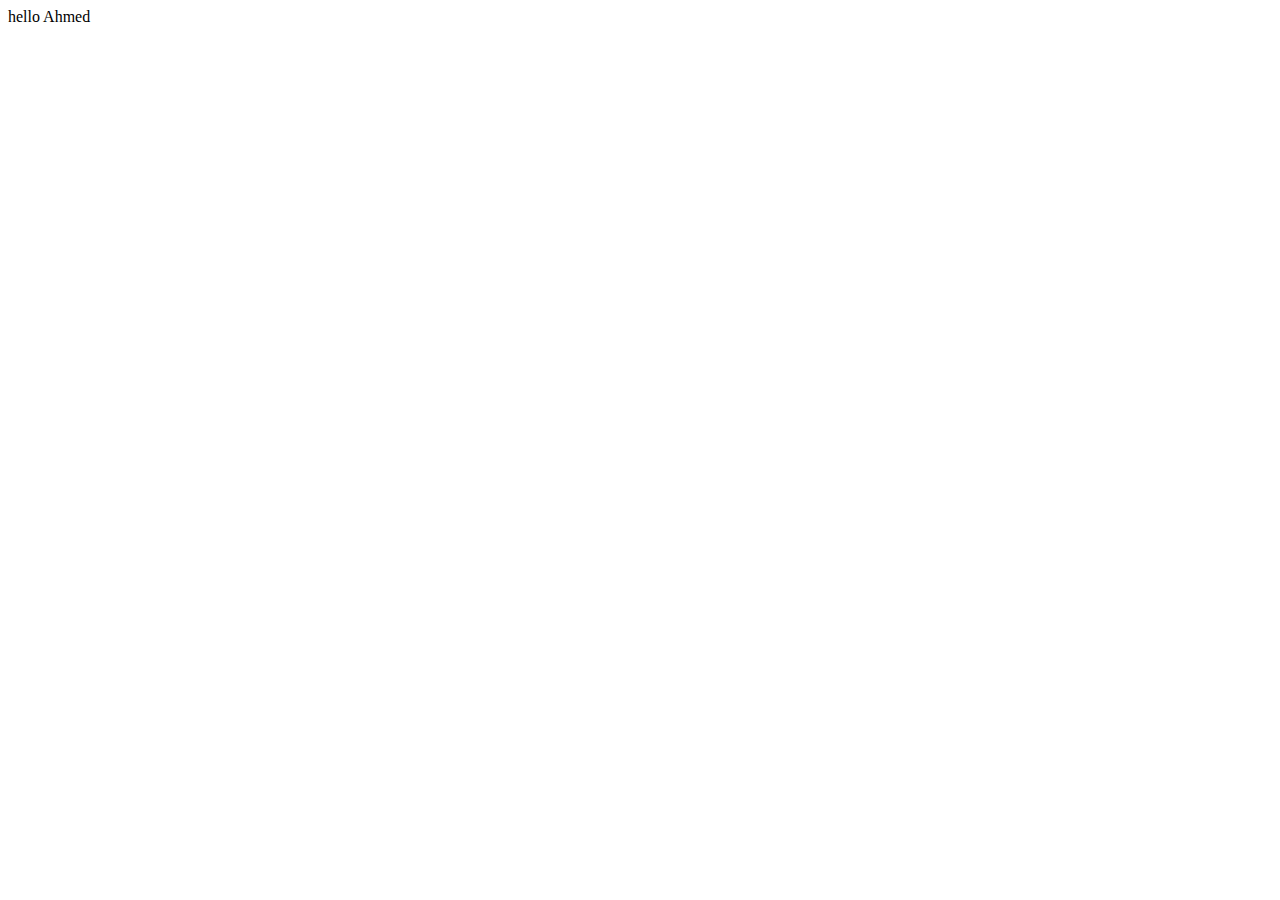
==== index.html @ 6f5293e8 "create html file" ====
<!DOCTYPE html>
<html lang="en">
<head>
  <meta charset="UTF-8">
  <meta name="viewport" content="width=device-width, initial-scale=1.0">
  <title>Document</title>
</head>
<body>
  hello Ahmed
</body>
</html>
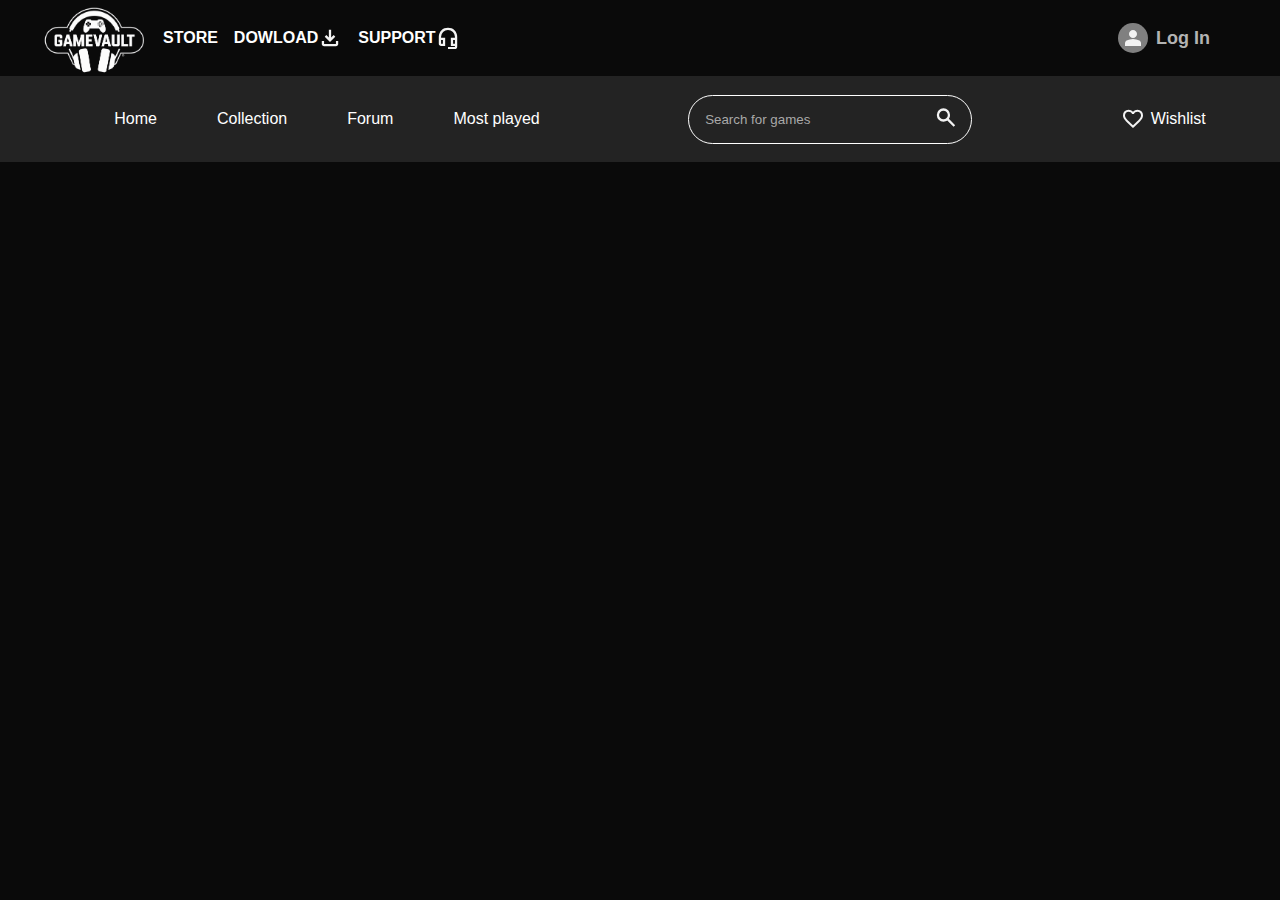
==== commit b3f790c0: "adding header & subheader" ====
--- a/index.html
+++ b/index.html
@@ -1,11 +1,53 @@
 <!DOCTYPE html>
 <html lang="en">
+
 <head>
-  <meta charset="UTF-8">
-  <meta name="viewport" content="width=device-width, initial-scale=1.0">
-  <title>Document</title>
+    <meta charset="UTF-8">
+    <meta name="viewport" content="width=device-width, initial-scale=1.0">
+    <title>GameVault_home</title>
+    <link rel="stylesheet" href="style.css">
+
 </head>
+
 <body>
-  hello Ahmed
+    <header>
+        <ul>
+            <a href=""><img src="images/logogm-removebg-preview.png" alt="logo" id="logo"></a>
+            <a href="">
+                <li>STORE</li>
+            </a>
+            <a href="" style="display: flex;">
+                <li>DOWLOAD</li> <img src="images/download_24dp_F3F3F3_FILL0_wght500_GRAD0_opsz24.svg" alt="">
+            </a>
+            <a href="" style="display: flex;">
+                <li>SUPPORT</li><img src="images/headset_mic_24dp_F3F3F3_FILL0_wght500_GRAD0_opsz24.svg" alt="">
+            </a>
+        </ul>
+        <button><img src="images/person_24dp_F3F3F3_FILL1_wght400_GRAD0_opsz24.svg" alt="">Log In</button>
+    </header>
+
+    <div class="sub-header">
+        <ul>
+            <a href="">
+                <li>Home</li>
+            </a>
+            <a href="">
+                <li>Collection</li>
+            </a>
+            <a href="">
+                <li>Forum</li>
+            </a>
+            <a href="">
+                <li>Most played</li>
+            </a>
+        </ul>
+        <div style="position: relative;">
+            <button id="search"><img src="images/search_24dp_F3F3F3_FILL0_wght500_GRAD0_opsz24.svg"></button>
+            <input type="text" placeholder="Search for games">
+        </div>
+        <a href="" id="Wishlist"><img src="images/favorite_24dp_F3F3F3_FILL0_wght400_GRAD0_opsz24.svg" alt="">Wishlist</a>
+    </div>
+    <script src="script.js"></script>
 </body>
+
 </html>--- a/style.css
+++ b/style.css
@@ -0,0 +1,144 @@
+body {
+  margin: 0;
+  padding: 0;
+  font-family: "Helvetica Neue", Helvetica, Roboto, Arial, sans-serif;
+  font-weight: 400;
+  line-height: 1.5;
+  background-color: #0a0a0a;
+  color: white;
+}
+body header {
+  width: 95%;
+  display: flex;
+  justify-content: space-between;
+  align-items: center;
+  max-height: 76px;
+}
+body header ul {
+  display: flex;
+  justify-content: center;
+  align-items: center;
+  -moz-column-gap: 16px;
+       column-gap: 16px;
+}
+body header ul #logo {
+  height: 80px;
+}
+body header ul a {
+  color: white;
+  text-decoration: none;
+  font-weight: 600;
+}
+body header ul li {
+  list-style: none;
+}
+body header button {
+  background-color: transparent;
+  color: rgb(179, 179, 179);
+  border: none;
+  font-size: 18px;
+  font-weight: 600;
+  display: flex;
+  align-items: center;
+  justify-content: center;
+  -moz-column-gap: 8px;
+       column-gap: 8px;
+}
+body header button img {
+  border-radius: 50%;
+  background-color: gray;
+  padding: 3px;
+}
+body .sub-header {
+  min-height: 86px;
+  background-color: rgb(35, 35, 35);
+  width: 100%;
+  display: flex;
+  justify-content: space-around;
+  align-items: center;
+}
+body .sub-header ul {
+  height: 100%;
+  display: flex;
+  justify-content: center;
+  align-items: center;
+  -moz-column-gap: 60px;
+       column-gap: 60px;
+}
+body .sub-header ul a {
+  color: white;
+  text-decoration: none;
+  font-weight: 300;
+  position: relative;
+  display: flex;
+  justify-content: center;
+}
+body .sub-header ul a::after {
+  content: "";
+  background-color: white;
+  transition: 0.2s all ease-out;
+  width: 0%;
+  height: 2px;
+  position: absolute;
+  bottom: 0;
+  margin: auto;
+}
+body .sub-header ul a:hover::after {
+  width: 100%;
+}
+body .sub-header ul a:hover {
+  background-color: rgb(35, 35, 25);
+}
+body .sub-header ul li {
+  list-style: none;
+}
+body .sub-header input {
+  background-color: transparent;
+  border: none;
+  padding: 16px;
+  color: white;
+  border: 1px solid white;
+  border-radius: 200px;
+  width: 250px;
+}
+body .sub-header input::-moz-placeholder {
+  color: rgb(169, 169, 169);
+}
+body .sub-header input::placeholder {
+  color: rgb(169, 169, 169);
+}
+body .sub-header #search {
+  background-color: transparent;
+  border: none;
+  position: absolute;
+  cursor: pointer;
+  right: 8px;
+  top: 50%;
+  transform: translateY(-50%);
+}
+body .sub-header #Wishlist {
+  color: white;
+  text-decoration: none;
+  font-weight: 300;
+  position: relative;
+  display: flex;
+  justify-content: center;
+  -moz-column-gap: 6px;
+       column-gap: 6px;
+}
+body .sub-header #Wishlist::after {
+  content: "";
+  background-color: white;
+  transition: 0.2s all ease-out;
+  width: 0%;
+  height: 2px;
+  position: absolute;
+  bottom: 0;
+  margin: auto;
+}
+body .sub-header #Wishlist:hover::after {
+  width: 100%;
+}
+body .sub-header #Wishlist:hover {
+  background-color: rgb(35, 35, 25);
+}/*# sourceMappingURL=style.css.map */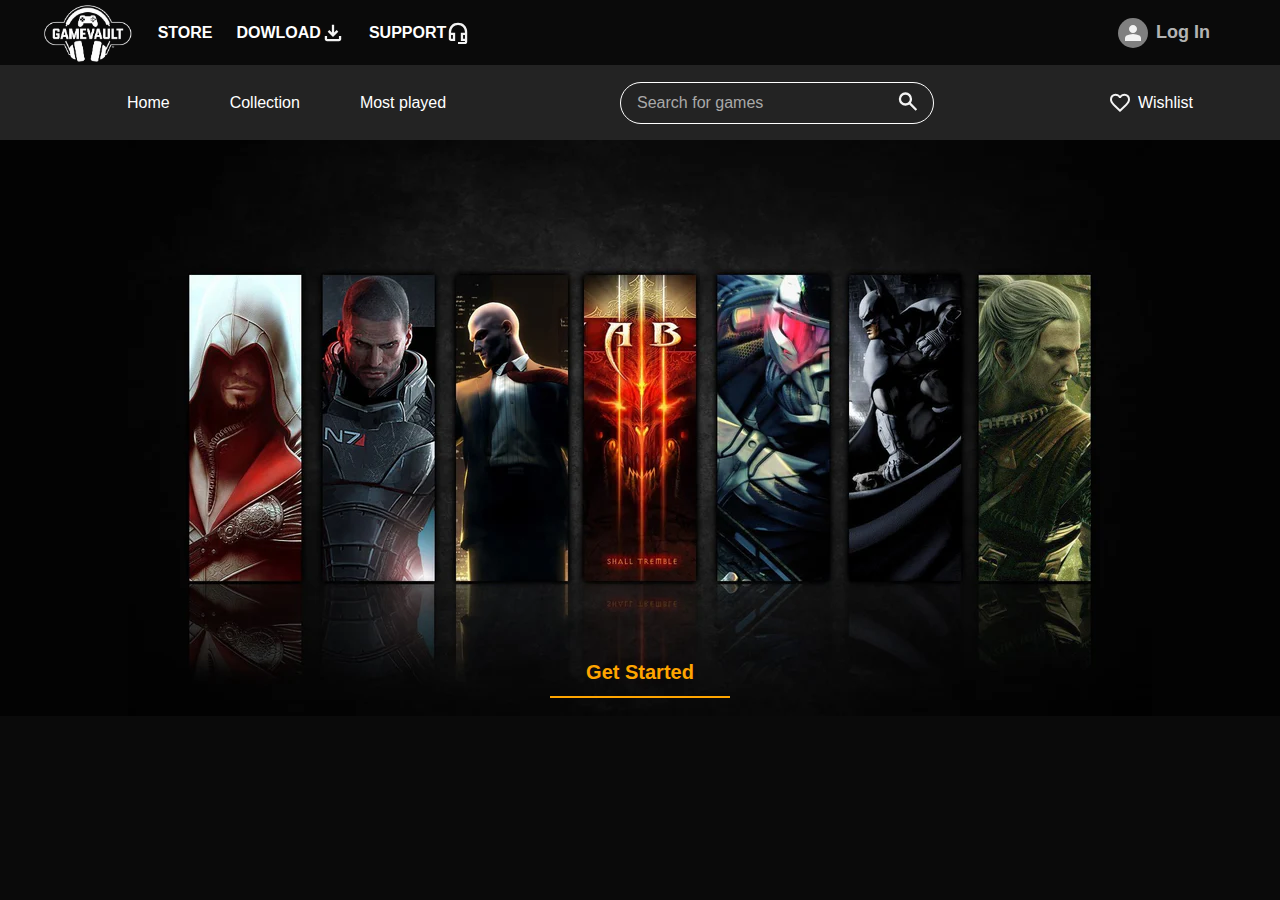
==== commit 956378ed: "adding the hero section in the landing page" ====
--- a/index.html
+++ b/index.html
@@ -35,18 +35,23 @@
                 <li>Collection</li>
             </a>
             <a href="">
-                <li>Forum</li>
-            </a>
-            <a href="">
                 <li>Most played</li>
             </a>
         </ul>
-        <div style="position: relative;">
+        <form style="position: relative;">
             <button id="search"><img src="images/search_24dp_F3F3F3_FILL0_wght500_GRAD0_opsz24.svg"></button>
             <input type="text" placeholder="Search for games">
-        </div>
+        </form>
         <a href="" id="Wishlist"><img src="images/favorite_24dp_F3F3F3_FILL0_wght400_GRAD0_opsz24.svg" alt="">Wishlist</a>
     </div>
+
+        <section >
+            <img src="images/landing.webp" alt="">
+            <button>Get Started</button>
+
+        </section>
+
+    
     <script src="script.js"></script>
 </body>
 
--- a/style.css
+++ b/style.css
@@ -12,22 +12,23 @@
   display: flex;
   justify-content: space-between;
   align-items: center;
-  max-height: 76px;
+  max-height: 65px;
 }
 body header ul {
   display: flex;
   justify-content: center;
   align-items: center;
-  -moz-column-gap: 16px;
-       column-gap: 16px;
+  -moz-column-gap: 24px;
+       column-gap: 24px;
 }
 body header ul #logo {
-  height: 80px;
+  height: 70px;
 }
 body header ul a {
   color: white;
   text-decoration: none;
   font-weight: 600;
+  height: 100%;
 }
 body header ul li {
   list-style: none;
@@ -43,6 +44,7 @@
   justify-content: center;
   -moz-column-gap: 8px;
        column-gap: 8px;
+  cursor: pointer;
 }
 body header button img {
   border-radius: 50%;
@@ -50,7 +52,7 @@
   padding: 3px;
 }
 body .sub-header {
-  min-height: 86px;
+  min-height: 75px;
   background-color: rgb(35, 35, 35);
   width: 100%;
   display: flex;
@@ -97,15 +99,23 @@
   border: none;
   padding: 16px;
   color: white;
+  font-size: 16px;
   border: 1px solid white;
   border-radius: 200px;
-  width: 250px;
+  width: 280px;
+  height: 8px;
+  outline: none;
 }
 body .sub-header input::-moz-placeholder {
   color: rgb(169, 169, 169);
+  font-size: 16px;
 }
 body .sub-header input::placeholder {
   color: rgb(169, 169, 169);
+  font-size: 16px;
+}
+body .sub-header input:hover {
+  background-color: rgb(52, 52, 52);
 }
 body .sub-header #search {
   background-color: transparent;
@@ -141,4 +151,50 @@
 }
 body .sub-header #Wishlist:hover {
   background-color: rgb(35, 35, 25);
+}
+
+section {
+  display: flex;
+  justify-content: center;
+  align-items: center;
+  background-color: #030303;
+  position: relative;
+  -webkit-user-select: none;
+     -moz-user-select: none;
+          user-select: none;
+}
+section button {
+  position: relative;
+  position: absolute;
+  width: 180px;
+  bottom: 18px;
+  padding: 12px;
+  background-color: transparent;
+  color: orange;
+  font-size: 20px;
+  font-weight: 800;
+  border: none;
+  border-bottom: 2px solid orange;
+  transition: 0.4s all ease-out;
+  cursor: pointer;
+}
+section button::before {
+  content: "";
+  width: 100%;
+  height: 0%;
+  left: 0;
+  background-color: orange;
+  transition: 0.5s all;
+  position: absolute;
+  bottom: 0;
+  border: none;
+}
+section button:hover {
+  color: white;
+  border-radius: 200px;
+}
+section button:hover::before {
+  border-radius: 200px;
+  height: 100%;
+  color: white;
 }/*# sourceMappingURL=style.css.map */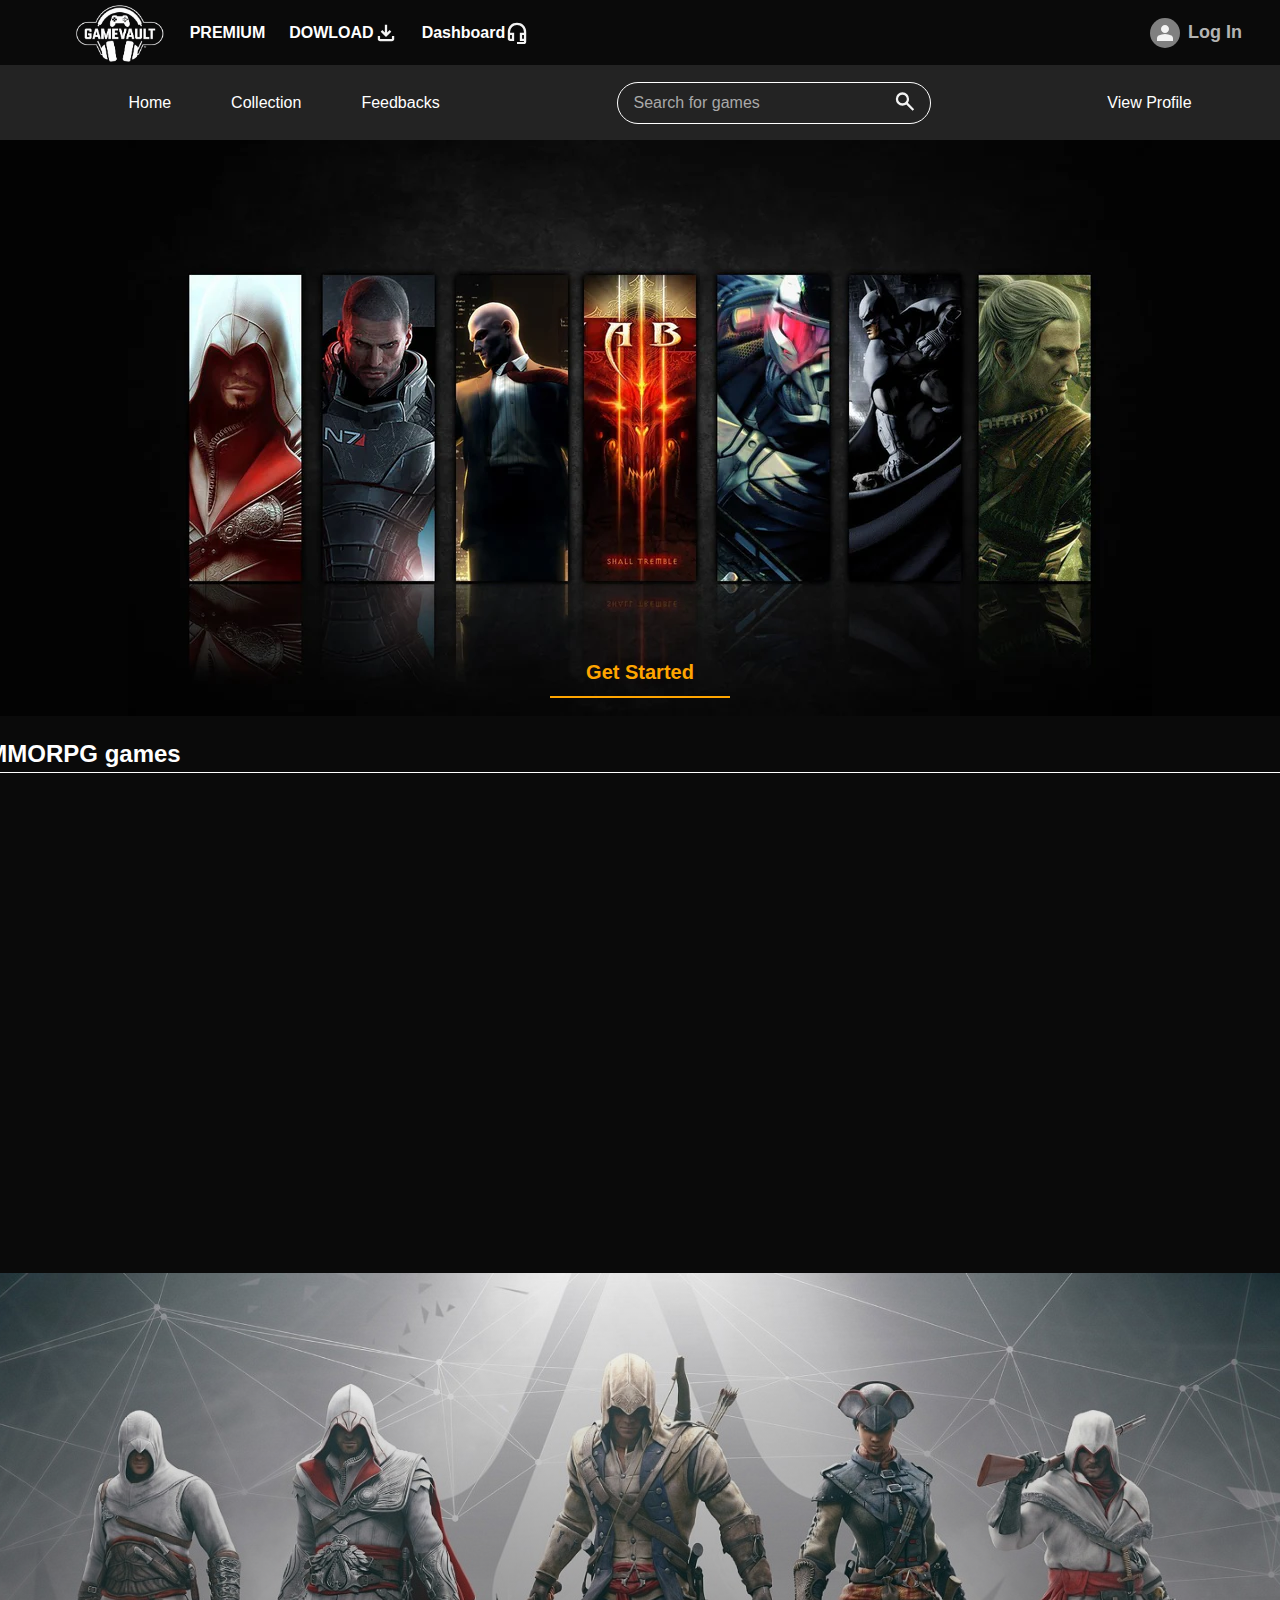
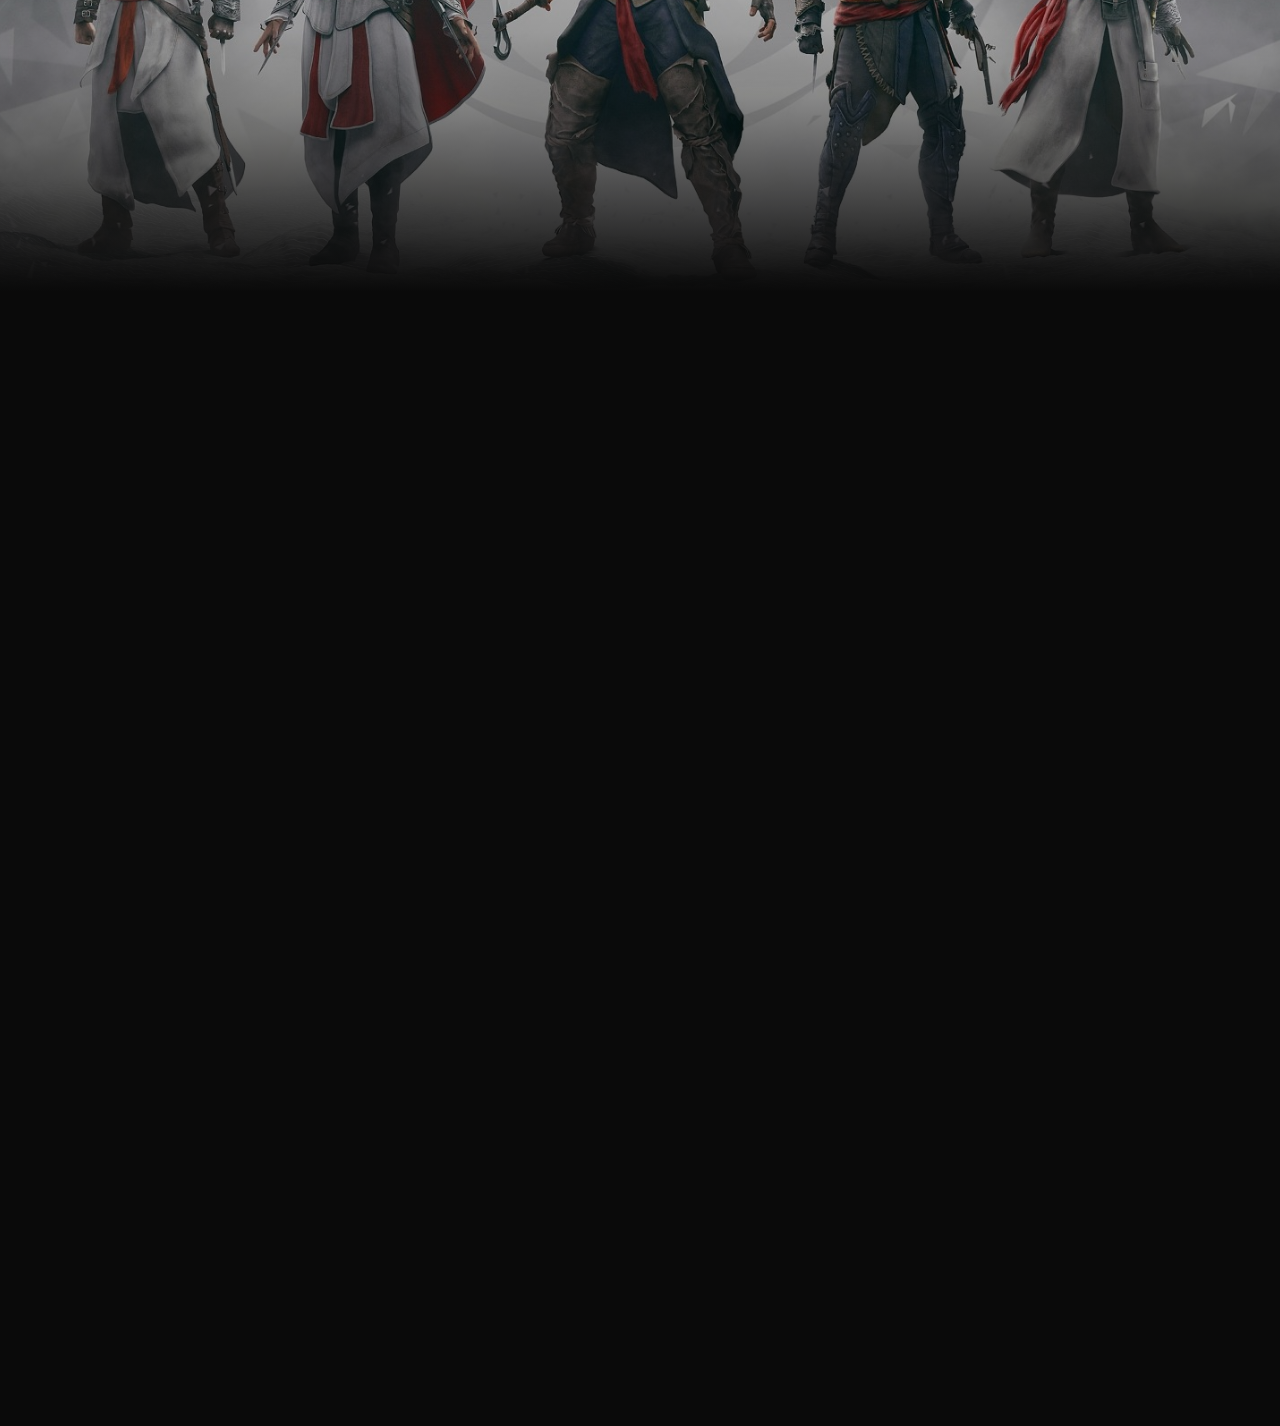
==== commit a58b216d: "adding the frontend of home page" ====
--- a/index.html
+++ b/index.html
@@ -10,17 +10,18 @@
 </head>
 
 <body>
+    <div class="fakeheader"></div>
     <header>
         <ul>
             <a href=""><img src="images/logogm-removebg-preview.png" alt="logo" id="logo"></a>
             <a href="">
-                <li>STORE</li>
+                <li>PREMIUM</li>
             </a>
             <a href="" style="display: flex;">
                 <li>DOWLOAD</li> <img src="images/download_24dp_F3F3F3_FILL0_wght500_GRAD0_opsz24.svg" alt="">
             </a>
             <a href="" style="display: flex;">
-                <li>SUPPORT</li><img src="images/headset_mic_24dp_F3F3F3_FILL0_wght500_GRAD0_opsz24.svg" alt="">
+                <li>Dashboard</li><img src="images/headset_mic_24dp_F3F3F3_FILL0_wght500_GRAD0_opsz24.svg" alt="">
             </a>
         </ul>
         <button><img src="images/person_24dp_F3F3F3_FILL1_wght400_GRAD0_opsz24.svg" alt="">Log In</button>
@@ -35,23 +36,185 @@
                 <li>Collection</li>
             </a>
             <a href="">
-                <li>Most played</li>
+                <li>Feedbacks</li>
             </a>
         </ul>
         <form style="position: relative;">
             <button id="search"><img src="images/search_24dp_F3F3F3_FILL0_wght500_GRAD0_opsz24.svg"></button>
             <input type="text" placeholder="Search for games">
         </form>
-        <a href="" id="Wishlist"><img src="images/favorite_24dp_F3F3F3_FILL0_wght400_GRAD0_opsz24.svg" alt="">Wishlist</a>
+        <a href="" id="Wishlist">View
+            Profile</a>
     </div>
 
-        <section >
-            <img src="images/landing.webp" alt="">
-            <button>Get Started</button>
-
-        </section>
-
-    
+    <section>
+        <img src="images/landing.webp" alt="">
+        <button>Get Started</button>
+    </section>
+
+    <main >
+        <h2 class="">MMO & MMORPG games</h2>
+        <div class="slider-mmo scroll">
+
+            <div class="image-container scroll">
+                <img src="images/leagueg.jpg" alt="">
+                <div class="overlay">
+                    <h3>League of legends</h3>
+                </div>
+            </div>
+
+            <div class="image-container scroll">
+                <img src="images/leagueg.jpg" alt="">
+                <div class="overlay">
+                </div>
+            </div>
+
+            <div class="image-container scroll">
+                <img src="images/leagueg.jpg" alt="">
+                <div class="overlay">
+                </div>
+            </div>
+
+            <div class="image-container scroll">
+                <img src="images/leagueg.jpg" alt="">
+                <div class="overlay">
+                </div>
+            </div>
+
+            <div class="image-container scroll">
+                <img src="images/leagueg.jpg" alt="">
+                <div class="overlay">
+                </div>
+            </div>
+            <div class="image-container scroll">
+                <img src="images/leagueg.jpg" alt="">
+                <div class="overlay">
+                </div>
+            </div>
+            <div class="image-container scroll">
+                <img src="images/leagueg.jpg" alt="">
+                <div class="overlay">
+                </div>
+            </div>
+        </div>
+
+        <div class="space ">
+            <!-- <h1>Assassin creed seies</h1> -->
+            <img src="images/assassincrd.jpg" id="background">
+            <div class="small-slider">
+                <div class="ss-container scroll">
+                    <img src="images/origin.png" class="aside">
+                    <div class="overlay">
+                    </div>
+                </div>
+                <div class="ss-container scroll">
+                    <img src="images/valhalla.jpg" class="aside">
+                    <div class="overlay">
+                    </div>
+                </div>
+                <div class="ss-container scroll">
+                    <img src="images/odyssey.jpg" class="aside">
+                    <div class="overlay"></div>
+                </div>
+                <div class="ss-container scroll">
+                    <img src="images/syndicate.jpg" class="aside">
+                    <div class="overlay"></div>
+                </div>
+            </div>
+        </div>
+
+        <h2 class="scroll">FPS games</h2>
+        <div class="slider-mmo">
+
+            <div class="image-container scroll">
+                <img src="images/valorant-1640045685890.jpg" alt="">
+                <div class="overlay">
+                    <h3>Valorant</h3>
+                </div>
+            </div>
+
+            <div class="image-container scroll">
+                <img src="images/valorant-1640045685890.jpg" alt="">
+                <div class="overlay">
+                </div>
+            </div>
+
+            <div class="image-container scroll">
+                <img src="images/valorant-1640045685890.jpg" alt="">
+                <div class="overlay">
+                </div>
+            </div>
+
+            <div class="image-container scroll">
+                <img src="images/valorant-1640045685890.jpg" alt="">
+                <div class="overlay">
+                </div>
+            </div>
+
+            <div class="image-container scroll">
+                <img src="images/valorant-1640045685890.jpg" alt="">
+                <div class="overlay">
+                </div>
+            </div>
+            <div class="image-container scroll">
+                <img src="images/valorant-1640045685890.jpg" alt="">
+                <div class="overlay">
+                </div>
+            </div>
+            <div class="image-container scroll">
+                <img src="images/valorant-1640045685890.jpg" alt="">
+                <div class="overlay">
+                </div>
+            </div>
+        </div>
+
+        <h2 class="scroll">Battleground games</h2>
+        <div class="slider-mmo">
+
+            <div class="image-container scroll">
+                <img src="images/pubg-battlegrounds-17zb2.png" alt="">
+                <div class="overlay">
+                    <h3>PUBG Battleground</h3>
+                </div>
+            </div>
+
+            <div class="image-container scroll">
+                <img src="images/pubg-battlegrounds-17zb2.png" alt="">
+                <div class="overlay">
+                </div>
+            </div>
+
+            <div class="image-container scroll">
+                <img src="images/pubg-battlegrounds-17zb2.png" alt="">
+                <div class="overlay">
+                </div>
+            </div>
+
+            <div class="image-container scroll">
+                <img src="images/pubg-battlegrounds-17zb2.png" alt="">
+                <div class="overlay">
+                </div>
+            </div>
+
+            <div class="image-container scroll">
+                <img src="images/pubg-battlegrounds-17zb2.png" alt="">
+                <div class="overlay">
+                </div>
+            </div>
+            <div class="image-container scroll">
+                <img src="images/pubg-battlegrounds-17zb2.png" alt="">
+                <div class="overlay">
+                </div>
+            </div>
+            <div class="image-container scroll">
+                <img src="images/pubg-battlegrounds-17zb2.png" alt="">
+                <div class="overlay">
+                </div>
+            </div>
+        </div>
+    </main>
+
+
     <script src="script.js"></script>
 </body>
 
--- a/style.css
+++ b/style.css
@@ -6,6 +6,10 @@
   line-height: 1.5;
   background-color: #0a0a0a;
   color: white;
+  display: flex;
+  justify-content: center;
+  align-items: center;
+  flex-direction: column;
 }
 body header {
   width: 95%;
@@ -13,6 +17,7 @@
   justify-content: space-between;
   align-items: center;
   max-height: 65px;
+  background-color: #0a0a0a;
 }
 body header ul {
   display: flex;
@@ -162,6 +167,7 @@
   -webkit-user-select: none;
      -moz-user-select: none;
           user-select: none;
+  width: 100%;
 }
 section button {
   position: relative;
@@ -175,16 +181,17 @@
   font-weight: 800;
   border: none;
   border-bottom: 2px solid orange;
-  transition: 0.4s all ease-out;
-  cursor: pointer;
+  transition: 0.3s all ease-in-out;
+  cursor: pointer;
+  z-index: 1;
 }
 section button::before {
   content: "";
-  width: 100%;
   height: 0%;
+  width: 100%;
   left: 0;
-  background-color: orange;
-  transition: 0.5s all;
+  background-color: rgba(255, 166, 0, 0.071);
+  transition: 0.3s all ease-in-out;
   position: absolute;
   bottom: 0;
   border: none;
@@ -197,4 +204,148 @@
   border-radius: 200px;
   height: 100%;
   color: white;
+}
+
+main {
+  display: flex;
+  justify-content: center;
+  align-items: center;
+  flex-direction: column;
+}
+main h2 {
+  text-align: start;
+  width: 100%;
+  font-weight: 600;
+  border-bottom: 1px solid white;
+}
+main .image-container {
+  width: 200px;
+  height: 300px;
+  border-radius: 14px;
+  position: relative;
+  transition: 0.3s all;
+}
+main .image-container:hover {
+  transform: translateY(-12px);
+}
+main .image-container .overlay {
+  background-color: rgba(0, 0, 0, 0.8);
+  width: 100%;
+  height: 0%;
+  position: absolute;
+  bottom: 0;
+  left: 0;
+  z-index: 100;
+  transition: 0.3s all;
+  cursor: pointer;
+  text-align: center;
+}
+main .image-container:hover .overlay {
+  height: 100%;
+}
+main .image-container img {
+  width: 100%;
+  height: 100%;
+  border-radius: 14px;
+  z-index: -1;
+  cursor: pointer;
+}
+main .slider-mmo {
+  height: 400px;
+  width: 90%;
+  display: grid;
+  align-items: center;
+  grid-auto-flow: column;
+  grid-template-rows: 1fr;
+  grid-auto-columns: minmax(200px, 1fr);
+  gap: 14px;
+  overflow-x: auto;
+  overflow-y: visible;
+}
+main .slider-mmo::-webkit-scrollbar {
+  display: none;
+}
+
+.space {
+  width: 100%;
+  position: relative;
+  display: flex;
+  justify-content: center;
+  margin-top: 80px;
+  margin-bottom: 80px;
+}
+.space #background {
+  width: 90%;
+  border-radius: 10px;
+}
+.space::after {
+  content: "";
+  width: 100%;
+  height: 100%;
+  position: absolute;
+  background: linear-gradient(to top, #0a0a0a 14%, rgba(0, 0, 0, 0.3) 50%, transparent);
+  border-radius: 10px;
+  z-index: 200;
+  top: 0;
+  left: 50%;
+  transform: translateX(-50%);
+}
+.space .small-slider {
+  position: absolute;
+  bottom: 0;
+  z-index: 100000;
+  -moz-column-gap: 20px;
+       column-gap: 20px;
+  display: flex;
+}
+.space .aside {
+  border-radius: 8px;
+  height: 300px;
+}
+.space .ss-container {
+  width: 240px;
+  height: 300px;
+  border-radius: 14px;
+  position: relative;
+  transition: 0.3s all;
+}
+.space .ss-container:hover {
+  transform: translateY(-12px);
+}
+.space .ss-container .overlay {
+  background-color: rgba(0, 0, 0, 0.5);
+  width: 100%;
+  height: 0%;
+  position: absolute;
+  bottom: 0;
+  left: 0;
+  z-index: 100;
+  transition: 0.3s all;
+  cursor: pointer;
+  border-radius: 14px;
+}
+.space .ss-container:hover .overlay {
+  height: 100%;
+}
+.space .ss-container img {
+  width: 100%;
+  height: 100%;
+  border-radius: 14px;
+  z-index: -1;
+  cursor: pointer;
+}
+
+.scroll {
+  opacity: 0;
+  scale: 0.8;
+  transition: 0.8s all ease-out;
+  filter: blur(6px);
+  transform: translateY(20%);
+}
+
+.show {
+  opacity: 1;
+  scale: 1;
+  filter: blur(0);
+  transform: translateY(0%);
 }/*# sourceMappingURL=style.css.map */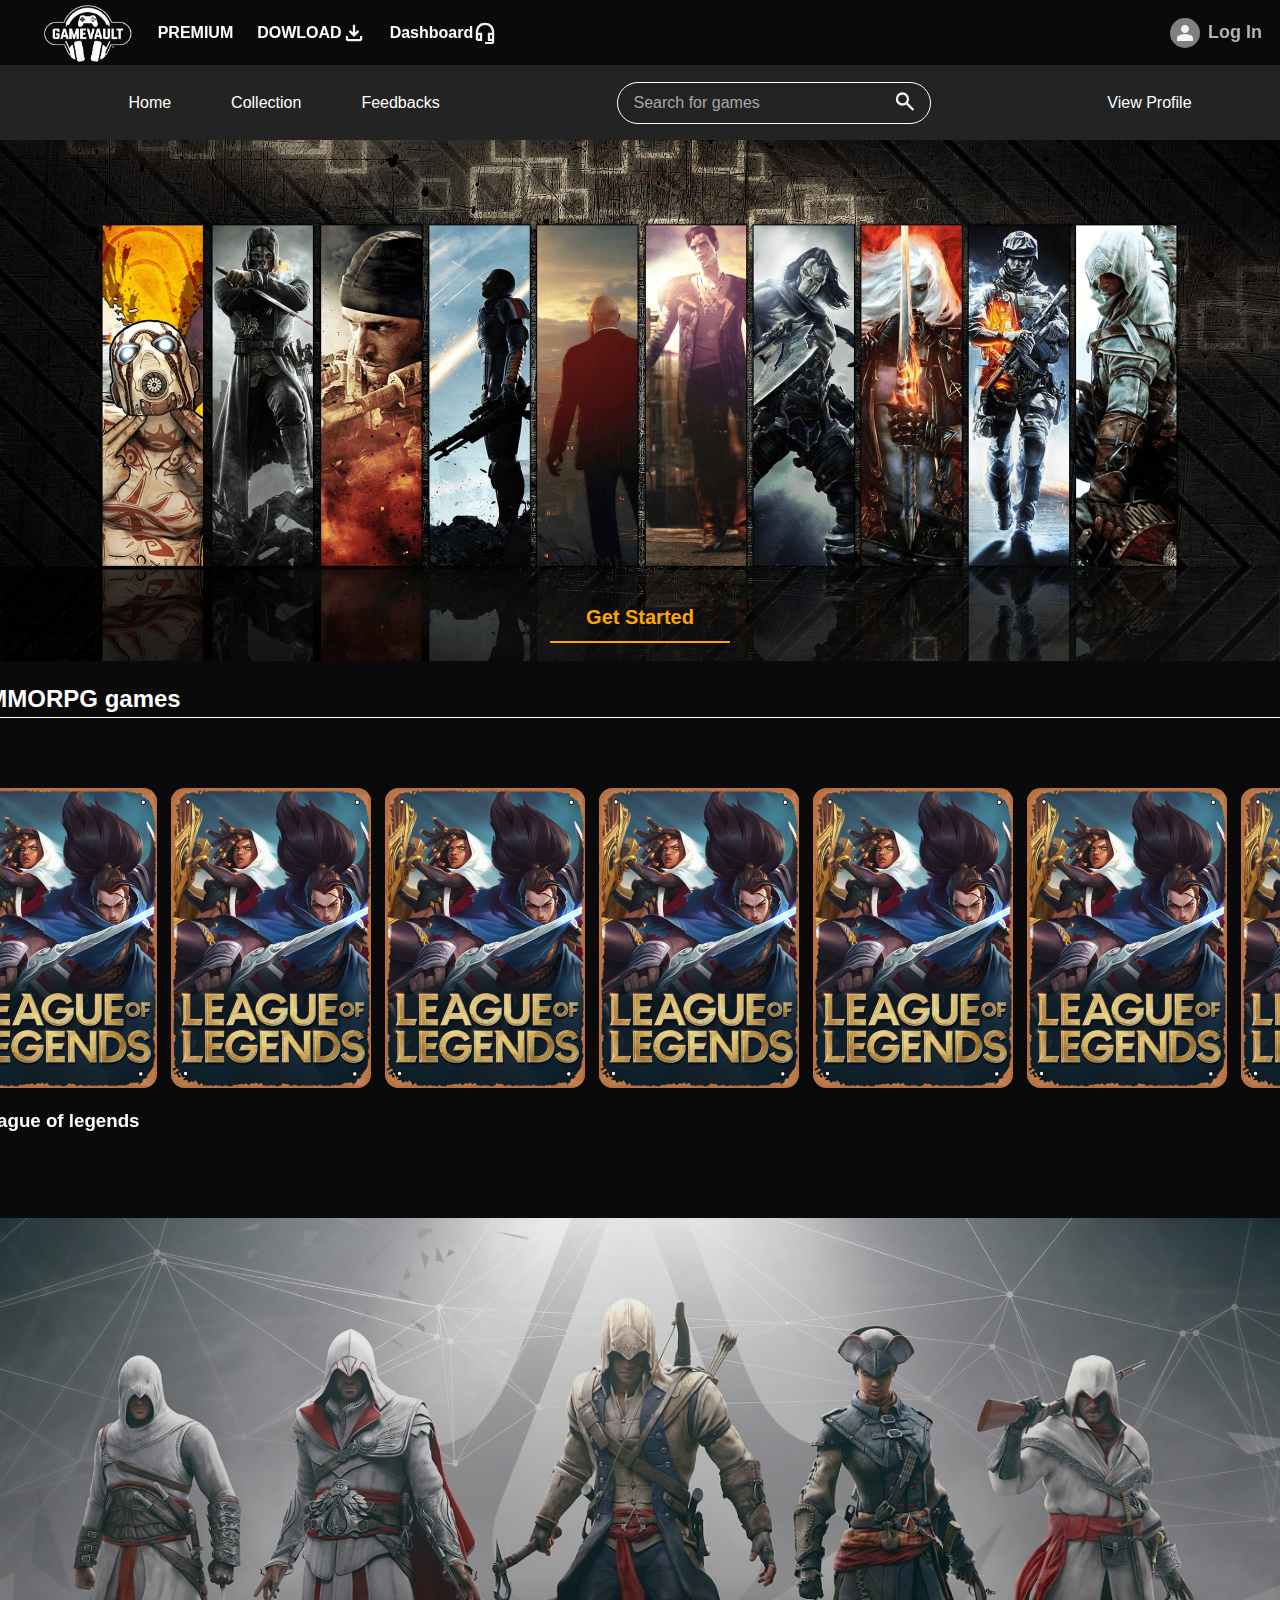
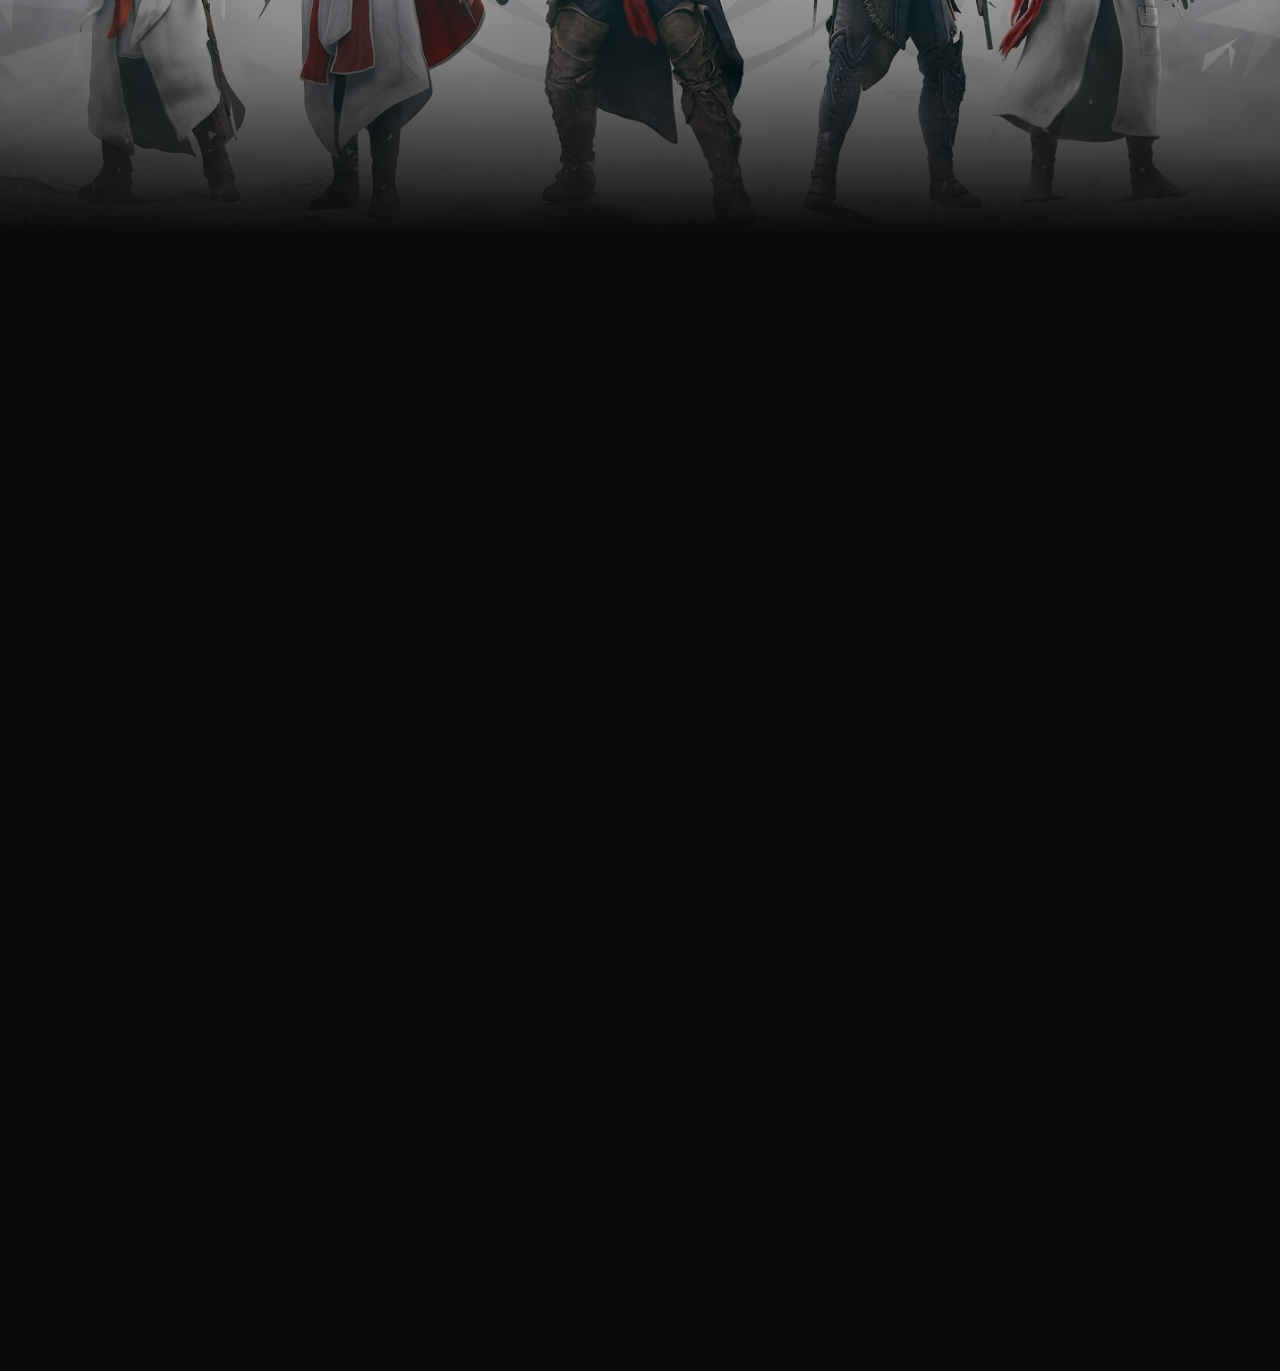
==== commit 8ce54bd5: "Game details frontend" ====
--- a/index.html
+++ b/index.html
@@ -10,92 +10,91 @@
 </head>
 
 <body>
-    <div class="fakeheader"></div>
-    <header>
-        <ul>
-            <a href=""><img src="images/logogm-removebg-preview.png" alt="logo" id="logo"></a>
-            <a href="">
-                <li>PREMIUM</li>
-            </a>
-            <a href="" style="display: flex;">
-                <li>DOWLOAD</li> <img src="images/download_24dp_F3F3F3_FILL0_wght500_GRAD0_opsz24.svg" alt="">
-            </a>
-            <a href="" style="display: flex;">
-                <li>Dashboard</li><img src="images/headset_mic_24dp_F3F3F3_FILL0_wght500_GRAD0_opsz24.svg" alt="">
-            </a>
-        </ul>
-        <button><img src="images/person_24dp_F3F3F3_FILL1_wght400_GRAD0_opsz24.svg" alt="">Log In</button>
-    </header>
-
-    <div class="sub-header">
-        <ul>
-            <a href="">
-                <li>Home</li>
-            </a>
-            <a href="">
-                <li>Collection</li>
-            </a>
-            <a href="">
-                <li>Feedbacks</li>
-            </a>
-        </ul>
-        <form style="position: relative;">
-            <button id="search"><img src="images/search_24dp_F3F3F3_FILL0_wght500_GRAD0_opsz24.svg"></button>
-            <input type="text" placeholder="Search for games">
-        </form>
-        <a href="" id="Wishlist">View
-            Profile</a>
-    </div>
+        <div class="fakeheader"></div>
+
+        
+            <header>
+                <ul>
+                    <a href=""><img src="images/logogm-removebg-preview.png" alt="logo" id="logo"></a>
+                    <a href=""><li>PREMIUM</li></a>
+                    <a href="" style="display: flex;"><li>DOWLOAD</li> <img src="images/download_24dp_F3F3F3_FILL0_wght500_GRAD0_opsz24.svg" alt=""></a>
+                    <a href="" style="display: flex;"><li>Dashboard</li><img src="images/headset_mic_24dp_F3F3F3_FILL0_wght500_GRAD0_opsz24.svg" alt=""></a>
+                </ul>
+                <button><img src="images/person_24dp_F3F3F3_FILL1_wght400_GRAD0_opsz24.svg" alt="">Log In</button>
+            </header>
+        
+            <div class="sub-header" id="header">
+                <ul>
+                    <a href=""><li>Home</li></a>
+                    <a href=""><li>Collection</li></a>
+                    <a href=""><li>Feedbacks</li></a>
+                </ul>
+                <form style="position: relative;">
+                    <button id="search"><img src="images/search_24dp_F3F3F3_FILL0_wght500_GRAD0_opsz24.svg"></button>
+                    <input type="text" placeholder="Search for games">
+                </form>
+                <a href="" id="Wishlist">View Profile</a>
+            </div>
+        
+        
 
     <section>
-        <img src="images/landing.webp" alt="">
+        <img src="images/pxfuel (2).jpg" alt="">
         <button>Get Started</button>
     </section>
 
-    <main >
+    <main>
+
         <h2 class="">MMO & MMORPG games</h2>
-        <div class="slider-mmo scroll">
-
-            <div class="image-container scroll">
-                <img src="images/leagueg.jpg" alt="">
-                <div class="overlay">
-                    <h3>League of legends</h3>
-                </div>
-            </div>
-
-            <div class="image-container scroll">
-                <img src="images/leagueg.jpg" alt="">
-                <div class="overlay">
-                </div>
-            </div>
-
-            <div class="image-container scroll">
-                <img src="images/leagueg.jpg" alt="">
-                <div class="overlay">
-                </div>
-            </div>
-
-            <div class="image-container scroll">
-                <img src="images/leagueg.jpg" alt="">
-                <div class="overlay">
-                </div>
-            </div>
-
-            <div class="image-container scroll">
-                <img src="images/leagueg.jpg" alt="">
-                <div class="overlay">
-                </div>
-            </div>
-            <div class="image-container scroll">
-                <img src="images/leagueg.jpg" alt="">
-                <div class="overlay">
-                </div>
-            </div>
-            <div class="image-container scroll">
-                <img src="images/leagueg.jpg" alt="">
-                <div class="overlay">
-                </div>
-            </div>
+        <div style="position: relative;width: 100%;display: flex;justify-content: flex-end;align-items: center;">
+            <button id="forward"><img src="images/arrow_forward_ios_24dp_F19E39_FILL0_wght700_GRAD200_opsz24.svg" alt=""></button>
+            <button id="backward"><img src="images/arrow_forward_ios_24dp_F19E39_FILL0_wght700_GRAD200_opsz24.svg" alt=""></button>
+
+
+            <div class="slider-mmo scroll">
+
+                <div class="image-container scroll">
+                    <img src="images/leagueg.jpg" alt="">
+                    <div class="overlay">
+                        <h3>League of legends</h3>
+                    </div>
+                </div>
+    
+                <div class="image-container scroll">
+                    <img src="images/leagueg.jpg" alt="">
+                    <div class="overlay">
+                    </div>
+                </div>
+    
+                <div class="image-container scroll">
+                    <img src="images/leagueg.jpg" alt="">
+                    <div class="overlay">
+                    </div>
+                </div>
+    
+                <div class="image-container scroll">
+                    <img src="images/leagueg.jpg" alt="">
+                    <div class="overlay">
+                    </div>
+                </div>
+    
+                <div class="image-container scroll">
+                    <img src="images/leagueg.jpg" alt="">
+                    <div class="overlay">
+                    </div>
+                </div>
+                <div class="image-container scroll">
+                    <img src="images/leagueg.jpg" alt="">
+                    <div class="overlay">
+                    </div>
+                </div>
+                <div class="image-container scroll">
+                    <img src="images/leagueg.jpg" alt="">
+                    <div class="overlay">
+                    </div>
+                </div>
+            </div>
+
         </div>
 
         <div class="space ">
@@ -124,7 +123,7 @@
         </div>
 
         <h2 class="scroll">FPS games</h2>
-        <div class="slider-mmo">
+        <div class="slider-fps">
 
             <div class="image-container scroll">
                 <img src="images/valorant-1640045685890.jpg" alt="">
@@ -169,7 +168,7 @@
         </div>
 
         <h2 class="scroll">Battleground games</h2>
-        <div class="slider-mmo">
+        <div class="slider-btl">
 
             <div class="image-container scroll">
                 <img src="images/pubg-battlegrounds-17zb2.png" alt="">
--- a/style.css
+++ b/style.css
@@ -12,12 +12,15 @@
   flex-direction: column;
 }
 body header {
-  width: 95%;
+  width: 100%;
   display: flex;
   justify-content: space-between;
   align-items: center;
   max-height: 65px;
-  background-color: #0a0a0a;
+  background-color: rgba(10, 10, 10, 0.7);
+  position: fixed;
+  top: 0;
+  z-index: 1000000;
 }
 body header ul {
   display: flex;
@@ -49,6 +52,7 @@
   justify-content: center;
   -moz-column-gap: 8px;
        column-gap: 8px;
+  margin-right: 12px;
   cursor: pointer;
 }
 body header button img {
@@ -63,6 +67,11 @@
   display: flex;
   justify-content: space-around;
   align-items: center;
+  position: fixed;
+  top: 65px;
+  z-index: 1000000;
+  transform: translateY(0);
+  transition: all 0.3s ease-in-out;
 }
 body .sub-header ul {
   height: 100%;
@@ -167,6 +176,9 @@
   -webkit-user-select: none;
      -moz-user-select: none;
           user-select: none;
+  width: 100%;
+}
+section img {
   width: 100%;
 }
 section button {
@@ -209,7 +221,7 @@
 main {
   display: flex;
   justify-content: center;
-  align-items: center;
+  align-items: flex-end;
   flex-direction: column;
 }
 main h2 {
@@ -250,19 +262,20 @@
   z-index: -1;
   cursor: pointer;
 }
-main .slider-mmo {
+main .slider-mmo, main .slider-fps, main .slider-btl {
   height: 400px;
-  width: 90%;
+  width: 96%;
   display: grid;
   align-items: center;
   grid-auto-flow: column;
   grid-template-rows: 1fr;
+  position: relative;
   grid-auto-columns: minmax(200px, 1fr);
   gap: 14px;
   overflow-x: auto;
   overflow-y: visible;
 }
-main .slider-mmo::-webkit-scrollbar {
+main .slider-mmo::-webkit-scrollbar, main .slider-fps::-webkit-scrollbar, main .slider-btl::-webkit-scrollbar {
   display: none;
 }
 
@@ -348,4 +361,108 @@
   scale: 1;
   filter: blur(0);
   transform: translateY(0%);
+}
+
+.fakeheader {
+  height: 140px;
+  width: 100%;
+}
+
+#header.hidden {
+  transform: translateY(-100%);
+}
+
+#forward {
+  position: absolute;
+  z-index: 4325235;
+  right: 16px;
+  background-color: rgba(10, 10, 10, 0.7);
+  border: 1px solid orange;
+  border-radius: 50%;
+  padding: 12px;
+  cursor: pointer;
+  width: 60px;
+  height: 60px;
+  display: flex;
+  justify-content: center;
+  align-items: center;
+  top: 50%;
+  transform: translateY(-50%);
+}
+
+#backward {
+  position: absolute;
+  z-index: 4325235;
+  left: 16px;
+  background-color: rgba(10, 10, 10, 0.7);
+  border: 1px solid orange;
+  border-radius: 50%;
+  padding: 12px;
+  cursor: pointer;
+  width: 60px;
+  height: 60px;
+  transform: rotate(180deg);
+  display: flex;
+  justify-content: center;
+  align-items: center;
+  display: none;
+}
+
+.hero {
+  width: 100%;
+  display: flex;
+  justify-content: center;
+  align-items: center;
+  position: relative;
+}
+.hero .principale {
+  width: 85%;
+  height: 390px;
+}
+.hero::after {
+  content: "";
+  width: 100%;
+  height: 100%;
+  position: absolute;
+  background: linear-gradient(to top, #0a0a0a 20%, rgba(0, 0, 0, 0.3) 50%, transparent);
+  border-radius: 10px;
+  z-index: 200;
+  top: 0;
+  left: 50%;
+  transform: translateX(-50%);
+}
+.hero .z3antot {
+  position: absolute;
+  bottom: 0;
+  display: flex;
+  z-index: 1324;
+  -moz-column-gap: 24px;
+       column-gap: 24px;
+}
+.hero .z3antot .small {
+  height: 142px;
+  width: 260px;
+  border-radius: 4px;
+  transition: all 0.5s;
+  -webkit-box-reflect: below 1px linear-gradient(transparent, transparent, rgba(0, 0, 0, 0.2666666667));
+  cursor: pointer;
+}
+.hero .z3antot .small:hover {
+  scale: 1.1;
+}
+
+.forum {
+  margin-top: 120px;
+  width: 100%;
+  display: flex;
+  justify-content: center;
+  align-items: center;
+  flex-direction: column;
+}
+.forum img {
+  width: 35px;
+  height: 35px;
+}
+.forum .message {
+  width: 80%;
 }/*# sourceMappingURL=style.css.map */